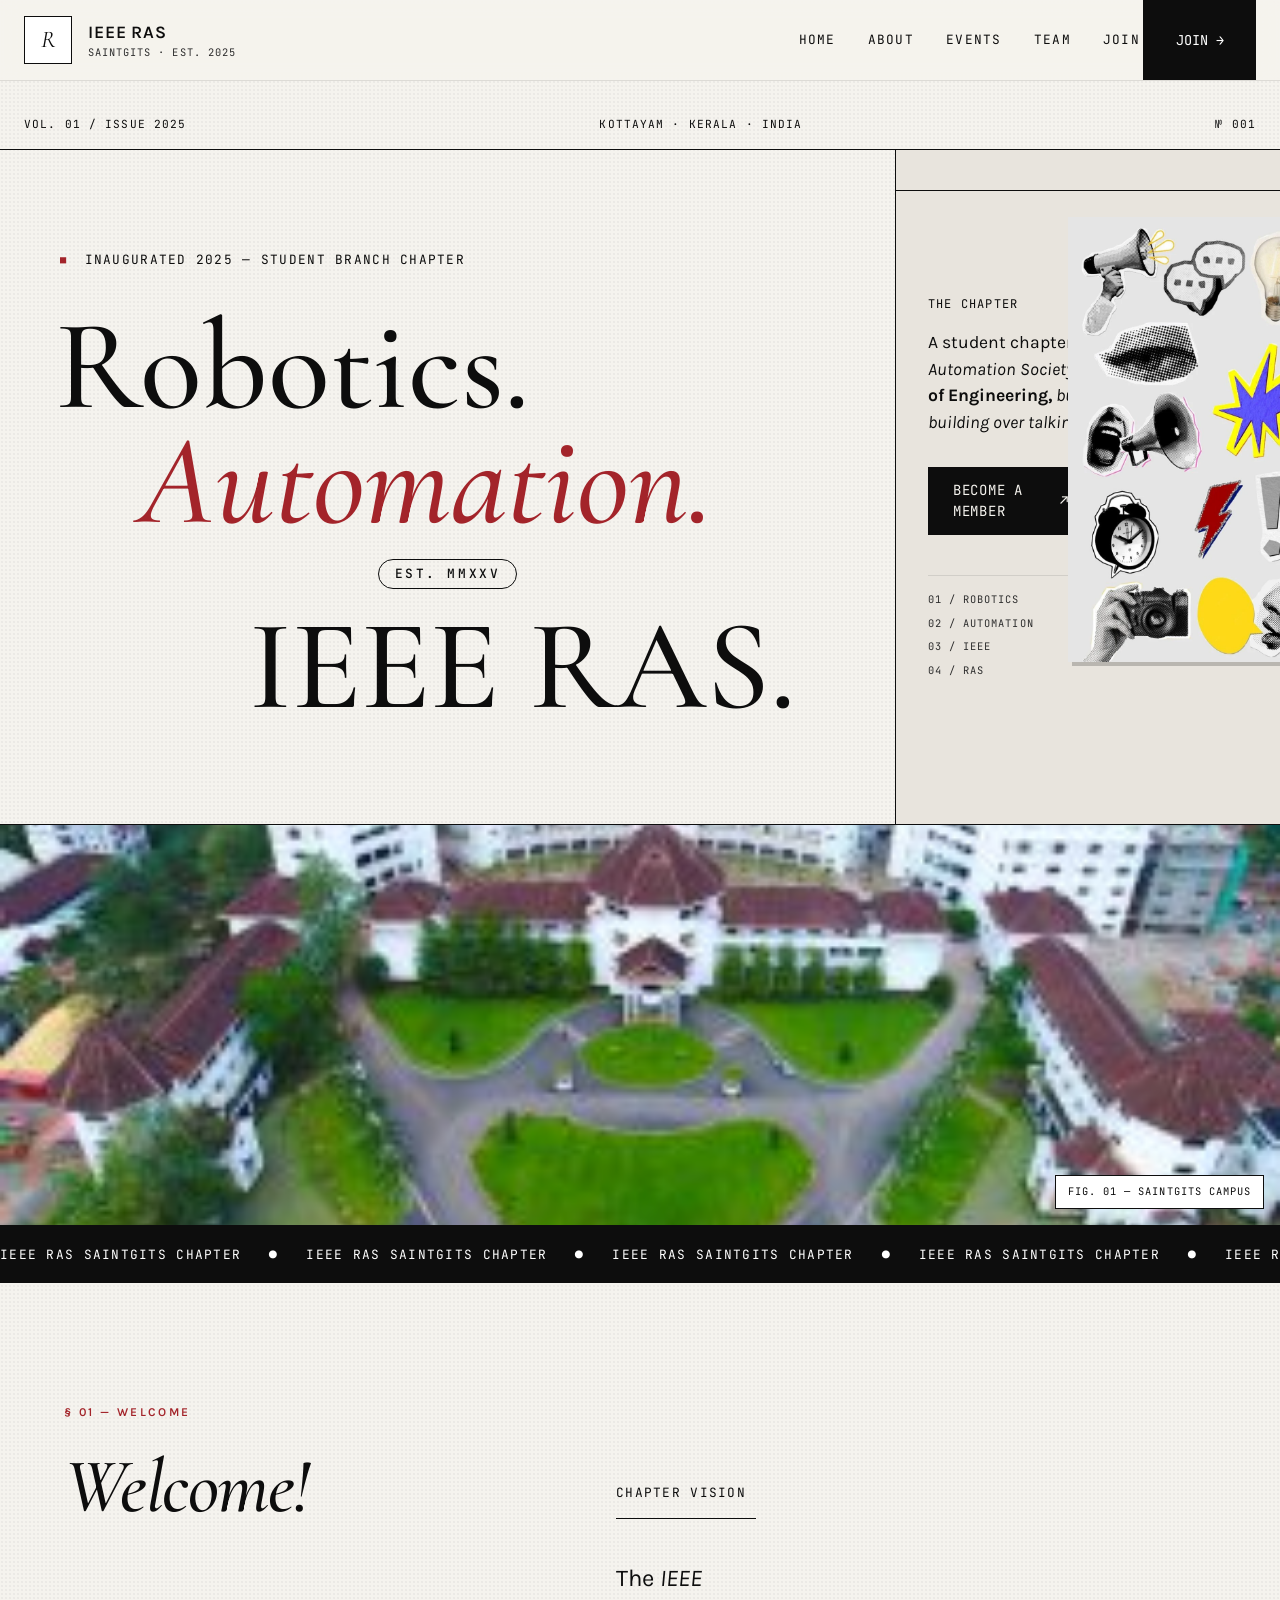
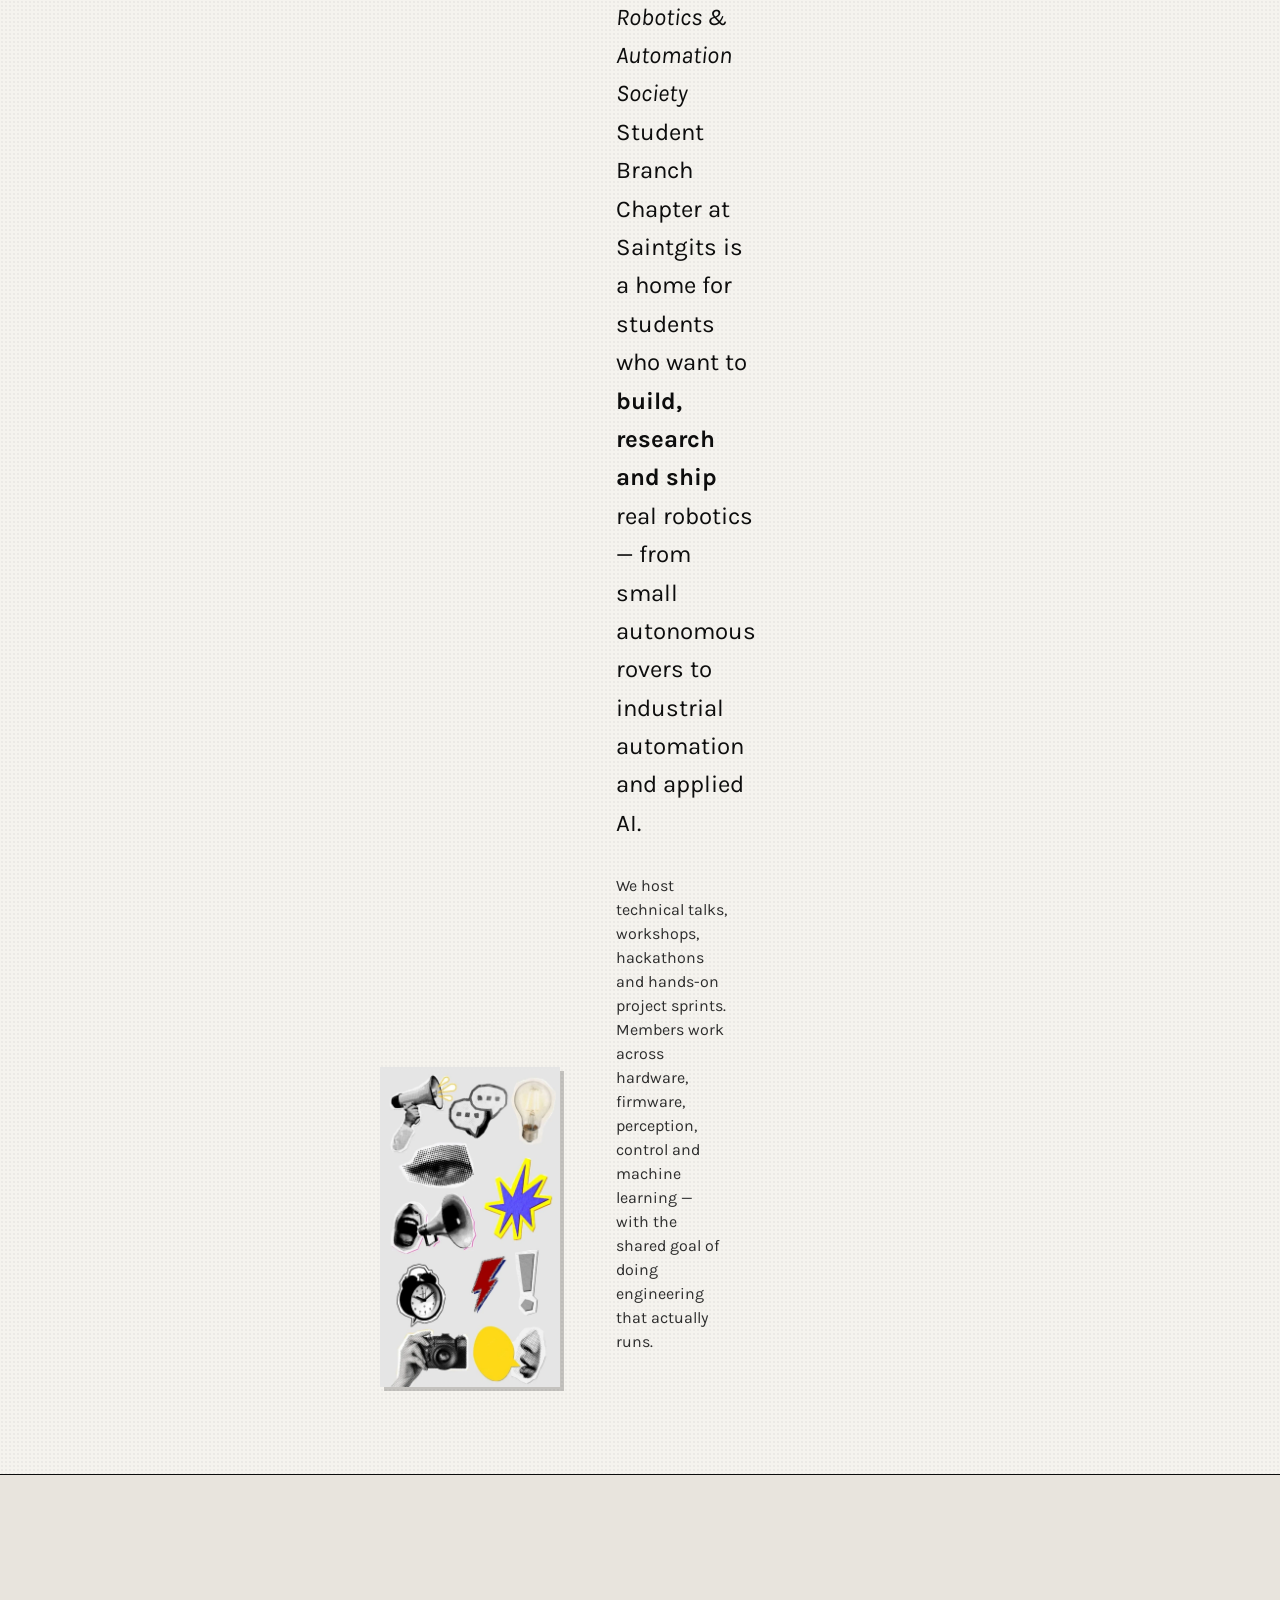
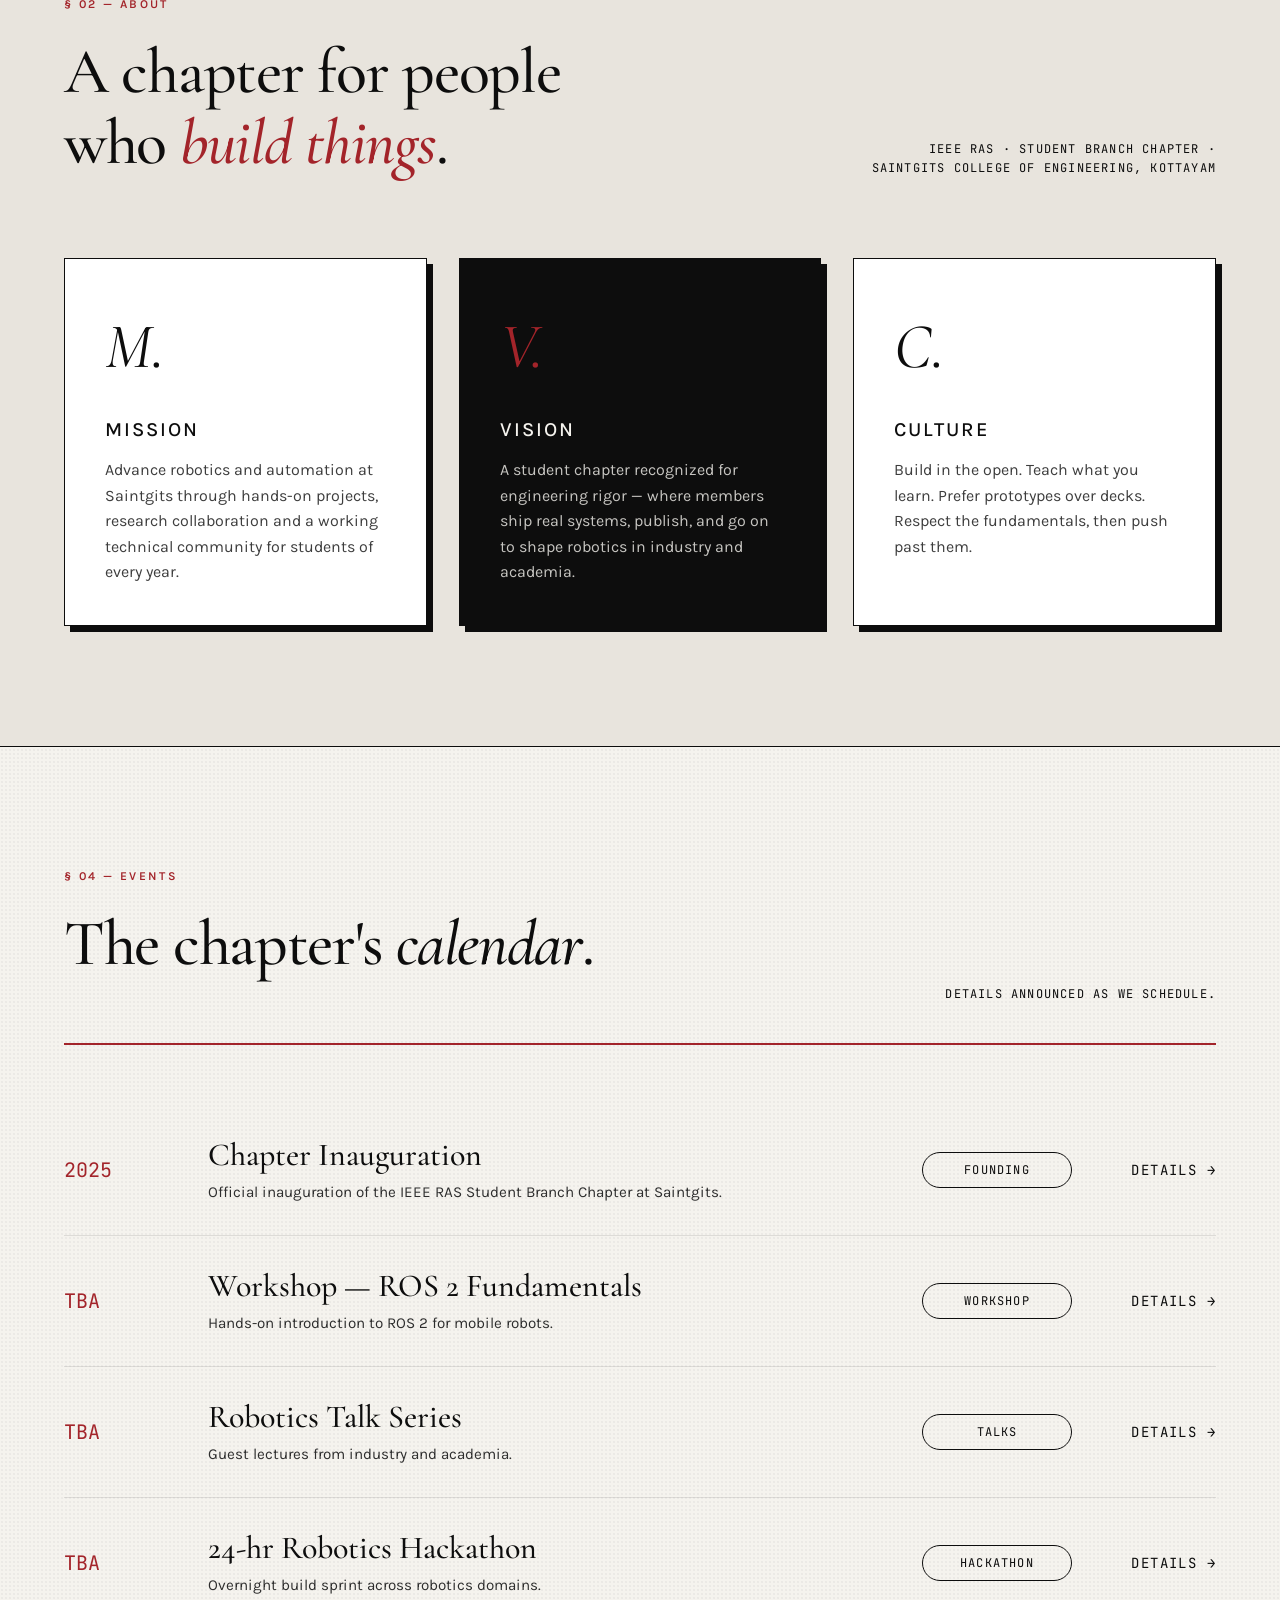
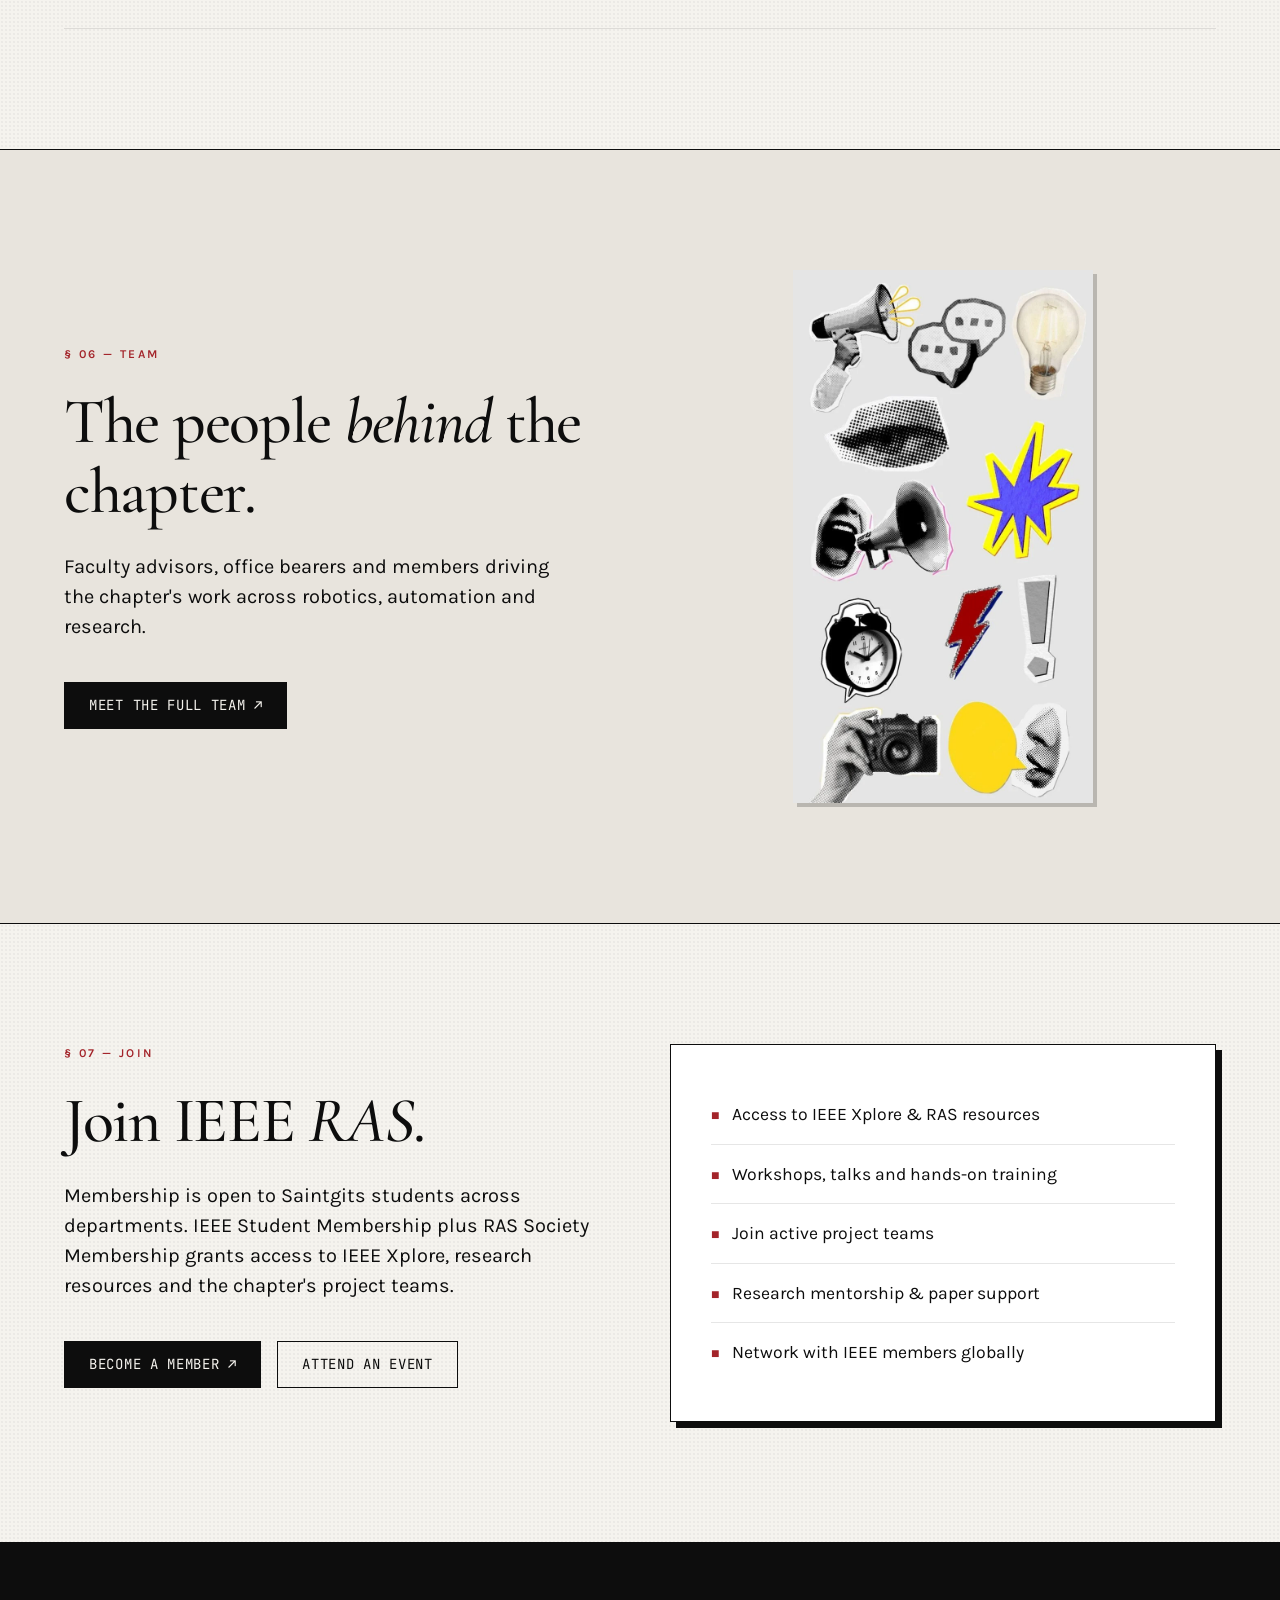
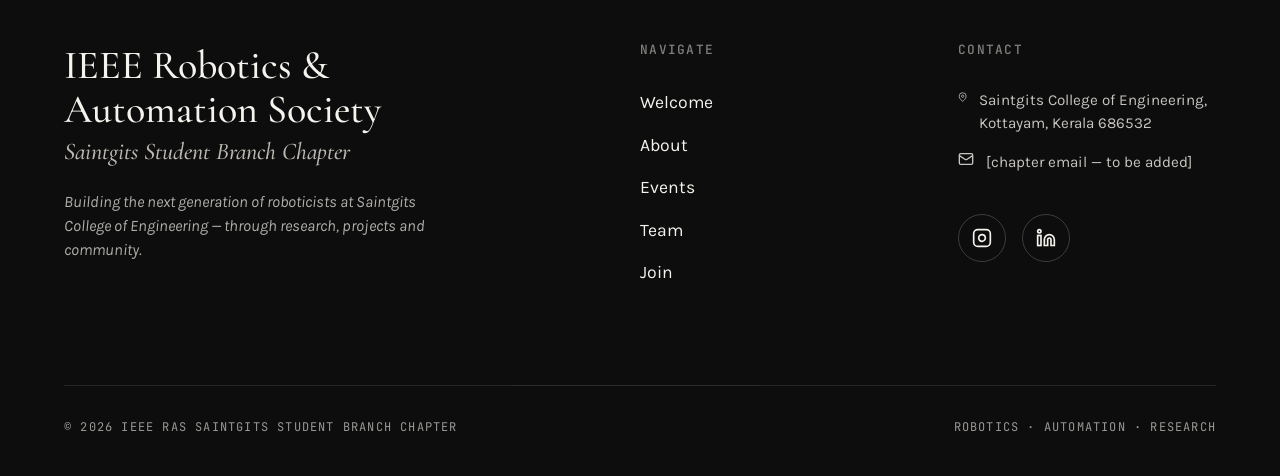
==== index.html @ c9882773 "Initial commit for RAS website with fixes" ====
<!DOCTYPE html>
<html lang="en">
<head>
  <meta charset="UTF-8" />
  <meta name="viewport" content="width=device-width, initial-scale=1.0" />
  <title>IEEE RAS Saintgits — Robotics & Automation Student Branch Chapter</title>
  <meta name="description" content="IEEE Robotics & Automation Society Student Branch Chapter at Saintgits College of Engineering. Inaugurated 2025. Robotics, automation, research, and technical culture." />
  <link rel="preconnect" href="https://fonts.googleapis.com" />
  <link rel="preconnect" href="https://fonts.gstatic.com" crossorigin />
  <link href="https://fonts.googleapis.com/css2?family=Cormorant+Garamond:ital,wght@0,400;0,500;0,600;0,700;1,400;1,500&family=Karla:wght@300;400;500;600;700&family=JetBrains+Mono:wght@400;500&display=swap" rel="stylesheet" />
  <link rel="stylesheet" href="styles.css" />
</head>
<body>

  <!-- ═══════════════ HEADER / NAV ═══════════════ -->
  <header class="header" id="header">
    <div class="header-inner">
      <a href="/" class="logo-group">
        <div class="logo-icon">R</div>
        <div class="logo-text">
          <span class="logo-title">IEEE RAS</span>
          <span class="logo-sub">SAINTGITS · EST. 2025</span>
        </div>
      </a>
      <nav class="nav-links" id="nav-links">
        <a href="/" class="nav-link">HOME</a>
        <a href="#about" class="nav-link">ABOUT</a>
        <a href="#events" class="nav-link">EVENTS</a>
        <a href="team.html" class="nav-link">TEAM</a>
        <a href="#join" class="nav-link">JOIN</a>
      </nav>
      <button class="hamburger" id="hamburger" aria-label="Toggle menu">
        <span></span><span></span><span></span>
      </button>
    </div>
    <a href="#join" class="join-btn-header">JOIN →</a>
  </header>

  <!-- Mobile Nav Overlay -->
  <div class="mobile-nav-overlay" id="mobile-nav-overlay">
    <nav class="mobile-nav-links">
      <a href="/" class="mobile-nav-link">HOME</a>
      <a href="#about" class="mobile-nav-link">ABOUT</a>
      <a href="#events" class="mobile-nav-link">EVENTS</a>
      <a href="team.html" class="mobile-nav-link">TEAM</a>
      <a href="#join" class="mobile-nav-link">JOIN</a>
    </nav>
  </div>

  <!-- ═══════════════ HERO ═══════════════ -->
  <section class="hero" id="home">
    <!-- Top metadata ribbon -->
    <div class="hero-meta">
      <span class="meta-left">VOL. 01 / ISSUE 2025</span>
      <span class="meta-center">KOTTAYAM · KERALA · INDIA</span>
      <span class="meta-right">№ 001</span>
    </div>

    <div class="hero-grid">
      <!-- Left column: big type -->
      <div class="hero-left">
        <p class="hero-tagline">
          <span class="red-square">■</span> INAUGURATED 2025 — STUDENT BRANCH CHAPTER
        </p>
        <h1 class="hero-heading">
          <span class="hero-line-1">Robotics.</span>
          <span class="hero-line-2"><em>Automation.</em></span>
          <span class="hero-est">EST. MMXXV</span>
          <span class="hero-line-3">IEEE RAS.</span>
        </h1>
      </div>

      <!-- Right column: description + CTA -->
      <div class="hero-right">
        <div class="hero-right-inner">
          <div class="hero-right-line"></div>
          <!-- Decorative sticker (light bulb + abstract shapes) -->
          <div class="hero-sticker">
            <img src="assets/collage.webp" alt="Decorative collage" class="hero-collage-img" />
          </div>
          <p class="hero-label">THE CHAPTER</p>
          <p class="hero-desc">
            A student chapter of the <em>IEEE Robotics & Automation Society</em> at <strong>Saintgits College of Engineering,</strong> <em>built for people who prefer building over talking about building.</em>
          </p>
          <div class="hero-cta-row">
            <a href="#join" class="btn-primary">BECOME A MEMBER <span class="arrow">↗</span></a>
            <a href="team.html" class="btn-outline">MEET THE TEAM</a>
          </div>
          <!-- Side index -->
          <div class="hero-side-index">
            <span>01 / ROBOTICS</span>
            <span>02 / AUTOMATION</span>
            <span>03 / IEEE</span>
            <span>04 / RAS</span>
          </div>
        </div>
      </div>
    </div>

    <!-- Campus image -->
    <div class="hero-campus-wrap">
      <img src="assets/campus.jpg" alt="Saintgits Campus" class="hero-campus-img" />
      <span class="campus-caption">FIG. 01 — SAINTGITS CAMPUS</span>
    </div>
  </section>

  <!-- ═══════════════ MARQUEE ═══════════════ -->
  <div class="marquee-bar">
    <div class="marquee-track">
      <span class="marquee-text">IEEE RAS SAINTGITS CHAPTER &nbsp; ● &nbsp; IEEE RAS SAINTGITS CHAPTER &nbsp; ● &nbsp; IEEE RAS SAINTGITS CHAPTER &nbsp; ● &nbsp; IEEE RAS SAINTGITS CHAPTER &nbsp; ● &nbsp; IEEE RAS SAINTGITS CHAPTER &nbsp; ● &nbsp; IEEE RAS SAINTGITS CHAPTER &nbsp; ● &nbsp;</span>
      <span class="marquee-text">IEEE RAS SAINTGITS CHAPTER &nbsp; ● &nbsp; IEEE RAS SAINTGITS CHAPTER &nbsp; ● &nbsp; IEEE RAS SAINTGITS CHAPTER &nbsp; ● &nbsp; IEEE RAS SAINTGITS CHAPTER &nbsp; ● &nbsp; IEEE RAS SAINTGITS CHAPTER &nbsp; ● &nbsp; IEEE RAS SAINTGITS CHAPTER &nbsp; ● &nbsp;</span>
    </div>
  </div>

  <!-- ═══════════════ § 01 — WELCOME ═══════════════ -->
  <section class="section-welcome" id="welcome">
    <div class="container grid-12">
      <div class="welcome-left col-span-left">
        <p class="section-label">§ 01 — WELCOME</p>
        <h2 class="section-heading welcome-heading"><em>Welcome!</em></h2>
        <!-- Decorative megaphone image -->
        <div class="welcome-deco">
          <img src="assets/collage.webp" alt="Decorative" class="welcome-deco-img" />
        </div>
      </div>
      <div class="welcome-right col-span-right">
        <p class="welcome-label">CHAPTER VISION</p>
        <div class="welcome-divider"></div>
        <p class="welcome-text">
          The <em>IEEE Robotics & Automation Society</em> Student Branch Chapter at Saintgits is a home for students who want to <strong>build, research and ship</strong> real robotics — from small autonomous rovers to industrial automation and applied AI.
        </p>
        <p class="welcome-sub">
          We host technical talks, workshops, hackathons and hands-on project sprints.<br/>
          Members work across hardware, firmware, perception, control and machine learning — with the shared goal of doing engineering that actually runs.
        </p>
      </div>
    </div>
  </section>

  <!-- ═══════════════ § 02 — ABOUT ═══════════════ -->
  <section class="section-about" id="about">
    <div class="container">
      <div class="about-header">
        <div>
          <p class="section-label">§ 02 — ABOUT</p>
          <h2 class="section-heading about-heading">A chapter for people who <em class="text-red">build things</em>.</h2>
        </div>
        <p class="about-meta">IEEE RAS · STUDENT BRANCH CHAPTER ·<br/>SAINTGITS COLLEGE OF ENGINEERING, KOTTAYAM</p>
      </div>

      <div class="about-cards">
        <div class="about-card">
          <span class="about-card-letter">M.</span>
          <h3 class="about-card-title">MISSION</h3>
          <p class="about-card-text">Advance robotics and automation at Saintgits through hands-on projects, research collaboration and a working technical community for students of every year.</p>
        </div>
        <div class="about-card about-card-mid">
          <span class="about-card-letter">V.</span>
          <h3 class="about-card-title">VISION</h3>
          <p class="about-card-text">A student chapter recognized for engineering rigor — where members ship real systems, publish, and go on to shape robotics in industry and academia.</p>
        </div>
        <div class="about-card">
          <span class="about-card-letter">C.</span>
          <h3 class="about-card-title">CULTURE</h3>
          <p class="about-card-text">Build in the open. Teach what you learn. Prefer prototypes over decks. Respect the fundamentals, then push past them.</p>
        </div>
      </div>
    </div>
  </section>

  <!-- ═══════════════ § 04 — EVENTS ═══════════════ -->
  <section class="section-events" id="events">
    <div class="container">
      <div class="events-header">
        <div>
          <p class="section-label">§ 04 — EVENTS</p>
          <h2 class="section-heading events-heading">The chapter's <em>calendar</em>.</h2>
        </div>
        <p class="events-meta">DETAILS ANNOUNCED AS WE SCHEDULE.</p>
      </div>

      <div class="events-divider-red"></div>

      <!-- Event rows -->
      <div class="event-row">
        <span class="event-year">2025</span>
        <div class="event-info">
          <h3 class="event-title">Chapter Inauguration</h3>
          <p class="event-desc">Official inauguration of the IEEE RAS Student Branch Chapter at Saintgits.</p>
        </div>
        <span class="event-type">FOUNDING</span>
        <a href="#" class="event-link">DETAILS →</a>
      </div>

      <div class="event-divider"></div>

      <div class="event-row">
        <span class="event-year">TBA</span>
        <div class="event-info">
          <h3 class="event-title">Workshop — ROS 2 Fundamentals</h3>
          <p class="event-desc">Hands-on introduction to ROS 2 for mobile robots.</p>
        </div>
        <span class="event-type">WORKSHOP</span>
        <a href="#" class="event-link">DETAILS →</a>
      </div>

      <div class="event-divider"></div>

      <div class="event-row">
        <span class="event-year">TBA</span>
        <div class="event-info">
          <h3 class="event-title">Robotics Talk Series</h3>
          <p class="event-desc">Guest lectures from industry and academia.</p>
        </div>
        <span class="event-type">TALKS</span>
        <a href="#" class="event-link">DETAILS →</a>
      </div>

      <div class="event-divider"></div>

      <div class="event-row">
        <span class="event-year">TBA</span>
        <div class="event-info">
          <h3 class="event-title">24-hr Robotics Hackathon</h3>
          <p class="event-desc">Overnight build sprint across robotics domains.</p>
        </div>
        <span class="event-type">HACKATHON</span>
        <a href="#" class="event-link">DETAILS →</a>
      </div>

      <div class="event-divider"></div>
    </div>
  </section>

  <!-- ═══════════════ § 06 — TEAM ═══════════════ -->
  <section class="section-team" id="team-preview">
    <div class="container">
      <div class="team-content">
        <div class="team-left">
          <p class="section-label">§ 06 — TEAM</p>
          <h2 class="section-heading team-heading">The people <em>behind</em> the chapter.</h2>
          <p class="team-desc">Faculty advisors, office bearers and members driving the chapter's work across robotics, automation and research.</p>
          <a href="team.html" class="btn-primary">MEET THE FULL TEAM <span class="arrow">↗</span></a>
        </div>
        <div class="team-right">
          <img src="assets/collage.webp" alt="Decorative collage" class="team-collage" />
        </div>
      </div>
    </div>
  </section>

  <!-- ═══════════════ § 07 — JOIN ═══════════════ -->
  <section class="section-join" id="join">
    <div class="container">
      <div class="join-grid">
        <div class="join-left">
          <p class="section-label">§ 07 — JOIN</p>
          <h2 class="section-heading join-heading">Join IEEE <em>RAS</em>.</h2>
          <p class="join-text">Membership is open to Saintgits students across departments. IEEE Student Membership plus RAS Society Membership grants access to IEEE Xplore, research resources and the chapter's project teams.</p>
          <div class="join-cta-row">
            <a href="https://www.ieee.org/membership/join/index.html" target="_blank" class="btn-primary">BECOME A MEMBER <span class="arrow">↗</span></a>
            <a href="#events" class="btn-outline">ATTEND AN EVENT</a>
          </div>
        </div>
        <div class="join-right">
          <div class="join-benefits-card">
            <ul class="join-benefits-list">
              <li><span class="red-dot">■</span> Access to IEEE Xplore & RAS resources</li>
              <li><span class="red-dot">■</span> Workshops, talks and hands-on training</li>
              <li><span class="red-dot">■</span> Join active project teams</li>
              <li><span class="red-dot">■</span> Research mentorship & paper support</li>
              <li><span class="red-dot">■</span> Network with IEEE members globally</li>
            </ul>
          </div>
        </div>
      </div>
    </div>
  </section>

  <!-- ═══════════════ FOOTER ═══════════════ -->
  <footer class="footer">
    <div class="container">
      <div class="footer-grid">
        <div class="footer-brand">
          <h2 class="footer-title">IEEE Robotics &<br/>Automation Society</h2>
          <h3 class="footer-subtitle"><em>Saintgits Student Branch Chapter</em></h3>
          <p class="footer-tagline"><em>Building the next generation of roboticists at Saintgits College of Engineering — through research, projects and community.</em></p>
        </div>
        <div class="footer-nav">
          <h4 class="footer-nav-heading">NAVIGATE</h4>
          <a href="#welcome" class="footer-link">Welcome</a>
          <a href="#about" class="footer-link">About</a>
          <a href="#events" class="footer-link">Events</a>
          <a href="team.html" class="footer-link">Team</a>
          <a href="#join" class="footer-link">Join</a>
        </div>
        <div class="footer-contact">
          <h4 class="footer-nav-heading">CONTACT</h4>
          <p class="footer-contact-item">
            <svg width="16" height="16" viewBox="0 0 24 24" fill="none" stroke="currentColor" stroke-width="2"><path d="M21 10c0 7-9 13-9 13s-9-6-9-13a9 9 0 0 1 18 0z"/><circle cx="12" cy="10" r="3"/></svg>
            Saintgits College of Engineering, Kottayam, Kerala 686532
          </p>
          <p class="footer-contact-item">
            <svg width="16" height="16" viewBox="0 0 24 24" fill="none" stroke="currentColor" stroke-width="2"><rect width="20" height="16" x="2" y="4" rx="2"/><path d="m22 7-8.97 5.7a1.94 1.94 0 0 1-2.06 0L2 7"/></svg>
            [chapter email — to be added]
          </p>
          <div class="footer-socials">
            <a href="#" class="social-icon" aria-label="Instagram">
              <svg width="20" height="20" viewBox="0 0 24 24" fill="none" stroke="currentColor" stroke-width="2"><rect width="20" height="20" x="2" y="2" rx="5" ry="5"/><path d="M16 11.37A4 4 0 1 1 12.63 8 4 4 0 0 1 16 11.37z"/><line x1="17.5" x2="17.51" y1="6.5" y2="6.5"/></svg>
            </a>
            <a href="#" class="social-icon" aria-label="LinkedIn">
              <svg width="20" height="20" viewBox="0 0 24 24" fill="none" stroke="currentColor" stroke-width="2"><path d="M16 8a6 6 0 0 1 6 6v7h-4v-7a2 2 0 0 0-2-2 2 2 0 0 0-2 2v7h-4v-7a6 6 0 0 1 6-6z"/><rect width="4" height="12" x="2" y="9"/><circle cx="4" cy="4" r="2"/></svg>
            </a>
          </div>
        </div>
      </div>
      <div class="footer-bottom">
        <span>© 2026 IEEE RAS SAINTGITS STUDENT BRANCH CHAPTER</span>
        <span>ROBOTICS · AUTOMATION · RESEARCH</span>
      </div>
    </div>
  </footer>

  <script>
    // Hamburger toggle
    const hamburger = document.getElementById('hamburger');
    const overlay = document.getElementById('mobile-nav-overlay');
    hamburger.addEventListener('click', () => {
      hamburger.classList.toggle('active');
      overlay.classList.toggle('open');
    });
    // Close on link click
    document.querySelectorAll('.mobile-nav-link').forEach(link => {
      link.addEventListener('click', () => {
        hamburger.classList.remove('active');
        overlay.classList.remove('open');
      });
    });
  </script>
</body>
</html>
---- styles.css ----
/* ═══════════════ GLOBAL VARIABLES ═══════════════ */
:root {
  --color-paper: #f5f3ee;
  --color-paper-warm: #e8e4dd;
  --color-ink: #0d0d0d;
  --color-ink-soft: #2d2d2d;
  --color-red: #a3242a;
  
  --font-display: "Cormorant Garamond", serif;
  --font-sans: "Karla", sans-serif;
  --font-mono: "JetBrains Mono", monospace;
  
  --shadow-newspaper: 6px 6px 0 0 var(--color-ink);
  --shadow-newspaper-sm: 4px 4px 0 0 var(--color-ink);
  
  --transition: all 0.3s cubic-bezier(0.4, 0, 0.2, 1);
}

/* ═══════════════ RESET & BASE ═══════════════ */
*, *::before, *::after {
  box-sizing: border-box;
  margin: 0;
  padding: 0;
}

html {
  scroll-behavior: smooth;
}

body {
  font-family: var(--font-sans);
  background-color: var(--color-paper);
  color: var(--color-ink);
  line-height: 1.5;
  background-image: radial-gradient(rgba(13, 13, 13, 0.04) 1px, transparent 1px);
  background-size: 4px 4px;
  overflow-x: hidden;
  -webkit-font-smoothing: antialiased;
}

::selection {
  background: var(--color-ink);
  color: var(--color-paper);
}

a {
  text-decoration: none;
  color: inherit;
}

h1, h2, h3, h4, h5, h6 {
  font-family: var(--font-display);
  font-weight: 500;
  line-height: 1.1;
}

em {
  font-style: italic;
}

.text-red {
  color: var(--color-red);
}

.red-square {
  color: var(--color-red);
  margin-right: 8px;
  font-size: 0.8em;
}

.red-dot {
  color: var(--color-red);
  margin-right: 8px;
  font-size: 0.8em;
}

/* ═══════════════ LAYOUT & UTILS ═══════════════ */
.container {
  max-width: 1200px;
  margin: 0 auto;
  padding: 0 24px;
}

.grid-12 {
  display: grid;
  grid-template-columns: repeat(12, 1fr);
  gap: 24px;
}

.section-label {
  font-family: var(--font-sans);
  text-transform: uppercase;
  letter-spacing: 0.2em;
  font-size: 0.75rem;
  font-weight: 600;
  color: var(--color-red);
  margin-bottom: 24px;
}

.section-heading {
  font-size: 4rem;
  letter-spacing: -0.02em;
  margin-bottom: 24px;
}

/* BUTTONS */
.btn-primary {
  display: inline-flex;
  align-items: center;
  justify-content: center;
  background-color: var(--color-ink);
  color: var(--color-paper);
  padding: 12px 24px;
  font-family: var(--font-mono);
  font-size: 0.875rem;
  text-transform: uppercase;
  letter-spacing: 0.05em;
  border: 1px solid var(--color-ink);
  transition: var(--transition);
  cursor: pointer;
}
.btn-primary:hover {
  background-color: transparent;
  color: var(--color-ink);
}
.btn-primary .arrow {
  margin-left: 8px;
  transition: transform 0.3s;
}
.btn-primary:hover .arrow {
  transform: translate(4px, -4px);
}

.btn-outline {
  display: inline-flex;
  align-items: center;
  justify-content: center;
  background-color: transparent;
  color: var(--color-ink);
  padding: 12px 24px;
  font-family: var(--font-mono);
  font-size: 0.875rem;
  text-transform: uppercase;
  letter-spacing: 0.05em;
  border: 1px solid var(--color-ink);
  transition: var(--transition);
  cursor: pointer;
}
.btn-outline:hover {
  background-color: var(--color-ink);
  color: var(--color-paper);
}

/* ═══════════════ HEADER ═══════════════ */
.header {
  position: fixed;
  top: 0;
  left: 0;
  width: 100%;
  z-index: 100;
  border-bottom: 1px solid rgba(13,13,13,0.1);
  background-color: rgba(245, 243, 238, 0.9);
  backdrop-filter: blur(8px);
}
.header-inner {
  display: flex;
  justify-content: space-between;
  align-items: center;
  padding: 16px 24px;
  max-width: 1400px;
  margin: 0 auto;
}
.logo-group {
  display: flex;
  align-items: center;
  gap: 16px;
}
.logo-icon {
  width: 48px;
  height: 48px;
  border: 1px solid var(--color-ink);
  display: flex;
  align-items: center;
  justify-content: center;
  font-family: var(--font-display);
  font-size: 1.5rem;
  font-style: italic;
  background: #fff;
}
.logo-text {
  display: flex;
  flex-direction: column;
}
.logo-title {
  font-weight: 600;
  font-size: 1.1rem;
  letter-spacing: 0.05em;
}
.logo-sub {
  font-family: var(--font-mono);
  font-size: 0.65rem;
  color: var(--color-ink-soft);
  letter-spacing: 0.1em;
}

.nav-links {
  display: none;
}
@media (min-width: 768px) {
  .nav-links {
    display: flex;
    gap: 32px;
  }
}
.nav-link {
  font-family: var(--font-mono);
  font-size: 0.8rem;
  letter-spacing: 0.1em;
  text-transform: uppercase;
  transition: color 0.3s;
}
.nav-link:hover {
  color: var(--color-red);
}

.join-btn-header {
  display: none;
}
@media (min-width: 768px) {
  .join-btn-header {
    display: block;
    position: absolute;
    right: 24px;
    top: 50%;
    transform: translateY(-50%);
    background: var(--color-ink);
    color: #fff;
    padding: 16px 32px;
    font-family: var(--font-mono);
    font-size: 0.85rem;
    height: 100%;
    display: flex;
    align-items: center;
    border-left: 1px solid var(--color-ink);
    transition: var(--transition);
  }
  .join-btn-header:hover {
    background: var(--color-red);
  }
  .header-inner {
    padding-right: 140px;
  }
}

.hamburger {
  display: flex;
  flex-direction: column;
  gap: 6px;
  background: none;
  border: none;
  cursor: pointer;
  z-index: 200;
}
@media (min-width: 768px) {
  .hamburger {
    display: none;
  }
}
.hamburger span {
  display: block;
  width: 28px;
  height: 2px;
  background-color: var(--color-ink);
  transition: 0.3s;
}

.mobile-nav-overlay {
  position: fixed;
  inset: 0;
  background: var(--color-paper);
  z-index: 150;
  display: flex;
  align-items: center;
  justify-content: center;
  opacity: 0;
  pointer-events: none;
  transition: opacity 0.3s;
}
.mobile-nav-overlay.open {
  opacity: 1;
  pointer-events: auto;
}
.mobile-nav-links {
  display: flex;
  flex-direction: column;
  align-items: center;
  gap: 32px;
}
.mobile-nav-link {
  font-family: var(--font-display);
  font-size: 2.5rem;
  text-transform: uppercase;
}

/* ═══════════════ HERO ═══════════════ */
.hero {
  padding-top: 100px;
  border-bottom: 1px solid var(--color-ink);
  overflow: hidden;
}
.hero-meta {
  display: flex;
  justify-content: space-between;
  padding: 16px 24px;
  border-bottom: 1px solid var(--color-ink);
  font-family: var(--font-mono);
  font-size: 0.7rem;
  text-transform: uppercase;
  letter-spacing: 0.1em;
}
@media (max-width: 768px) {
  .meta-center, .meta-right { display: none; }
}

.hero-grid {
  display: grid;
  grid-template-columns: 1fr;
}
@media (min-width: 1024px) {
  .hero-grid {
    grid-template-columns: 70% 30%;
  }
}

.hero-left {
  padding: 60px 24px;
  border-bottom: 1px solid var(--color-ink);
}
@media (min-width: 1024px) {
  .hero-left {
    border-bottom: none;
    border-right: 1px solid var(--color-ink);
    padding: 100px 60px;
  }
}
.hero-tagline {
  font-family: var(--font-mono);
  font-size: 0.8rem;
  letter-spacing: 0.1em;
  margin-bottom: 40px;
}
.hero-heading {
  font-size: clamp(4rem, 10vw, 9rem);
  line-height: 0.9;
  display: flex;
  flex-direction: column;
}
.hero-line-1 { margin-left: -5px; }
.hero-line-2 { 
  margin-left: 10%; 
  color: var(--color-red);
}
.hero-est {
  font-family: var(--font-mono);
  font-size: 0.8rem;
  letter-spacing: 0.2em;
  align-self: center;
  margin: 20px 0;
  padding: 8px 16px;
  border: 1px solid var(--color-ink);
  border-radius: 40px;
}
.hero-line-3 { text-align: right; margin-right: 5%; }

.hero-right {
  position: relative;
  background: var(--color-paper-warm);
}
.hero-right-inner {
  padding: 40px 32px;
  height: 100%;
  display: flex;
  flex-direction: column;
  justify-content: center;
}
.hero-right-line {
  position: absolute;
  top: 40px;
  left: 0;
  width: 100%;
  height: 1px;
  background: var(--color-ink);
}
.hero-sticker {
  position: absolute;
  top: 10%;
  right: -10%;
  width: 250px;
  height: auto;
  z-index: 10;
  pointer-events: none;
  animation: wobble 6s ease-in-out infinite;
}
.hero-collage-img {
  width: 100%;
  height: auto;
  object-fit: contain;
  filter: drop-shadow(4px 4px 0px rgba(0,0,0,0.2));
}
.hero-label {
  font-family: var(--font-mono);
  font-size: 0.75rem;
  letter-spacing: 0.1em;
  margin-bottom: 16px;
}
.hero-desc {
  font-size: 1.1rem;
  margin-bottom: 32px;
}
.hero-cta-row {
  display: flex;
  flex-direction: column;
  gap: 16px;
  margin-bottom: 40px;
}
@media (min-width: 640px) {
  .hero-cta-row {
    flex-direction: row;
  }
}
.hero-side-index {
  display: flex;
  flex-direction: column;
  gap: 8px;
  font-family: var(--font-mono);
  font-size: 0.65rem;
  letter-spacing: 0.1em;
  color: var(--color-ink-soft);
  border-top: 1px solid rgba(13,13,13,0.1);
  padding-top: 16px;
}

.hero-campus-wrap {
  position: relative;
  border-top: 1px solid var(--color-ink);
}
.hero-campus-img {
  width: 100%;
  height: 400px;
  object-fit: cover;
  display: block;
}
.campus-caption {
  position: absolute;
  bottom: 16px;
  right: 16px;
  background: #fff;
  padding: 8px 12px;
  font-family: var(--font-mono);
  font-size: 0.65rem;
  letter-spacing: 0.1em;
  border: 1px solid var(--color-ink);
}

/* MARQUEE */
.marquee-bar {
  background: var(--color-ink);
  color: #fff;
  padding: 16px 0;
  overflow: hidden;
  white-space: nowrap;
  border-bottom: 1px solid var(--color-ink);
}
.marquee-track {
  display: inline-block;
  animation: marquee 30s linear infinite;
}
.marquee-text {
  font-family: var(--font-mono);
  font-size: 0.8rem;
  letter-spacing: 0.1em;
}
@keyframes marquee {
  0% { transform: translateX(0); }
  100% { transform: translateX(-50%); }
}

@keyframes slow-spin {
  0% { transform: rotate(0deg); }
  100% { transform: rotate(360deg); }
}

/* ═══════════════ SECTION WELCOME ═══════════════ */
.section-welcome {
  padding: 120px 0;
  border-bottom: 1px solid var(--color-ink);
}
.welcome-left {
  grid-column: span 12;
  position: relative;
}
@media (min-width: 768px) {
  .welcome-left { grid-column: span 5; }
}
.welcome-heading {
  font-size: clamp(3rem, 6vw, 6rem);
}
.welcome-deco {
  position: absolute;
  bottom: -40px;
  right: -60px;
  width: 180px;
  height: auto;
  z-index: 10;
  pointer-events: none;
  animation: wobble 8s ease-in-out infinite reverse;
}
.welcome-deco-img {
  width: 100%;
  height: auto;
  object-fit: contain;
  filter: drop-shadow(4px 4px 0px rgba(0,0,0,0.2));
}

.welcome-right {
  grid-column: span 12;
  padding-top: 40px;
}
@media (min-width: 768px) {
  .welcome-right { 
    grid-column: span 6;
    grid-column-start: 7; 
    padding-top: 80px;
  }
}
.welcome-label {
  font-family: var(--font-mono);
  font-size: 0.8rem;
  letter-spacing: 0.1em;
  margin-bottom: 16px;
}
.welcome-divider {
  width: 100%;
  height: 1px;
  background: var(--color-ink);
  margin-bottom: 40px;
}
.welcome-text {
  font-size: 1.5rem;
  line-height: 1.6;
  margin-bottom: 32px;
}
.welcome-sub {
  font-size: 1rem;
  color: var(--color-ink-soft);
  max-width: 80%;
}

/* ═══════════════ SECTION ABOUT ═══════════════ */
.section-about {
  padding: 120px 0;
  background: var(--color-paper-warm);
  border-bottom: 1px solid var(--color-ink);
}
.about-header {
  display: flex;
  flex-direction: column;
  gap: 32px;
  margin-bottom: 80px;
}
@media (min-width: 768px) {
  .about-header {
    flex-direction: row;
    justify-content: space-between;
    align-items: flex-end;
  }
}
.about-heading {
  max-width: 600px;
  margin-bottom: 0;
}
.about-meta {
  font-family: var(--font-mono);
  font-size: 0.75rem;
  letter-spacing: 0.1em;
  text-align: right;
  line-height: 1.6;
}

.about-cards {
  display: grid;
  grid-template-columns: 1fr;
  gap: 32px;
}
@media (min-width: 1024px) {
  .about-cards {
    grid-template-columns: repeat(3, 1fr);
  }
}
.about-card {
  background: #fff;
  border: 1px solid var(--color-ink);
  padding: 40px;
  box-shadow: var(--shadow-newspaper);
  transition: transform 0.3s;
}
.about-card:hover {
  transform: translate(-4px, -4px);
  box-shadow: 10px 10px 0 0 var(--color-ink);
}
.about-card-mid {
  background: var(--color-ink);
  color: var(--color-paper);
}
.about-card-letter {
  display: block;
  font-family: var(--font-display);
  font-size: 4rem;
  font-style: italic;
  margin-bottom: 24px;
}
.about-card-mid .about-card-letter { color: var(--color-red); }
.about-card-title {
  font-family: var(--font-sans);
  font-size: 1.25rem;
  text-transform: uppercase;
  letter-spacing: 0.1em;
  margin-bottom: 16px;
}
.about-card-text {
  font-size: 1rem;
  line-height: 1.6;
  opacity: 0.8;
}

/* ═══════════════ SECTION EVENTS ═══════════════ */
.section-events {
  padding: 120px 0;
  border-bottom: 1px solid var(--color-ink);
}
.events-header {
  display: flex;
  justify-content: space-between;
  align-items: flex-end;
  margin-bottom: 40px;
}
.events-meta {
  font-family: var(--font-mono);
  font-size: 0.75rem;
  letter-spacing: 0.1em;
}
.events-divider-red {
  width: 100%;
  height: 2px;
  background: var(--color-red);
  margin-bottom: 60px;
}

.event-row {
  display: grid;
  grid-template-columns: 100px 1fr;
  gap: 24px;
  align-items: center;
  padding: 32px 0;
  transition: var(--transition);
}
@media (min-width: 768px) {
  .event-row {
    grid-template-columns: 120px 1fr 150px 120px;
  }
}
.event-row:hover {
  background: rgba(0,0,0,0.02);
  padding-left: 16px;
  padding-right: 16px;
}
.event-year {
  font-family: var(--font-mono);
  font-size: 1.25rem;
  color: var(--color-red);
}
.event-title {
  font-family: var(--font-display);
  font-size: 2rem;
  margin-bottom: 8px;
}
.event-desc {
  color: var(--color-ink-soft);
  font-size: 0.95rem;
}
.event-type {
  font-family: var(--font-mono);
  font-size: 0.75rem;
  letter-spacing: 0.1em;
  padding: 8px 16px;
  border: 1px solid var(--color-ink);
  border-radius: 40px;
  text-align: center;
  display: none;
}
@media (min-width: 768px) { .event-type { display: block; } }

.event-link {
  font-family: var(--font-mono);
  font-size: 0.875rem;
  text-transform: uppercase;
  letter-spacing: 0.1em;
  text-align: right;
  display: none;
}
@media (min-width: 768px) { .event-link { display: block; } }
.event-row:hover .event-link {
  color: var(--color-red);
}

.event-divider {
  width: 100%;
  height: 1px;
  background: rgba(13,13,13,0.1);
}

/* ═══════════════ SECTION TEAM (PREVIEW) ═══════════════ */
.section-team {
  padding: 120px 0;
  background: var(--color-paper-warm);
  border-bottom: 1px solid var(--color-ink);
}
.team-content {
  display: grid;
  grid-template-columns: 1fr;
  gap: 60px;
  align-items: center;
}
@media (min-width: 1024px) {
  .team-content { grid-template-columns: 1fr 1fr; }
}
.team-desc {
  font-size: 1.25rem;
  margin-bottom: 40px;
  max-width: 500px;
}
.team-right {
  display: flex;
  justify-content: center;
}
.team-collage {
  max-width: 100%;
  width: 300px;
  height: auto;
  object-fit: contain;
  filter: drop-shadow(4px 4px 0px rgba(0,0,0,0.2));
  animation: wobble 7s ease-in-out infinite;
}

/* ═══════════════ SECTION JOIN ═══════════════ */
.section-join {
  padding: 120px 0;
  border-bottom: 1px solid var(--color-ink);
}
.join-grid {
  display: grid;
  grid-template-columns: 1fr;
  gap: 60px;
}
@media (min-width: 1024px) {
  .join-grid { grid-template-columns: 1fr 1fr; }
}
.join-text {
  font-size: 1.25rem;
  margin-bottom: 40px;
}
.join-cta-row {
  display: flex;
  gap: 16px;
  flex-wrap: wrap;
}
.join-benefits-card {
  background: #fff;
  border: 1px solid var(--color-ink);
  padding: 40px;
  box-shadow: var(--shadow-newspaper);
}
.join-benefits-list {
  list-style: none;
}
.join-benefits-list li {
  padding: 16px 0;
  border-bottom: 1px solid rgba(13,13,13,0.1);
  font-size: 1.1rem;
}
.join-benefits-list li:last-child {
  border-bottom: none;
}

/* ═══════════════ FOOTER ═══════════════ */
.footer {
  background: var(--color-ink);
  color: var(--color-paper);
  padding: 100px 0 40px;
}
.footer-grid {
  display: grid;
  grid-template-columns: 1fr;
  gap: 60px;
  margin-bottom: 100px;
}
@media (min-width: 768px) {
  .footer-grid { grid-template-columns: 2fr 1fr 1fr; }
}
.footer-title {
  font-size: 2.5rem;
  margin-bottom: 8px;
}
.footer-subtitle {
  font-size: 1.5rem;
  color: var(--color-paper-warm);
  opacity: 0.8;
  margin-bottom: 24px;
}
.footer-tagline {
  max-width: 400px;
  opacity: 0.7;
}
.footer-nav {
  display: flex;
  flex-direction: column;
  gap: 16px;
}
.footer-nav-heading {
  font-family: var(--font-mono);
  font-size: 0.8rem;
  letter-spacing: 0.1em;
  color: rgba(245, 243, 238, 0.5);
  margin-bottom: 16px;
}
.footer-link {
  font-size: 1.1rem;
  transition: color 0.3s;
}
.footer-link:hover {
  color: var(--color-red);
}
.footer-contact {
  display: flex;
  flex-direction: column;
  gap: 16px;
}
.footer-contact-item {
  display: flex;
  align-items: flex-start;
  gap: 12px;
  font-size: 0.95rem;
  opacity: 0.8;
}
.footer-socials {
  display: flex;
  gap: 16px;
  margin-top: 24px;
}
.social-icon {
  width: 48px;
  height: 48px;
  border: 1px solid rgba(245, 243, 238, 0.2);
  display: flex;
  align-items: center;
  justify-content: center;
  border-radius: 50%;
  transition: var(--transition);
}
.social-icon:hover {
  background: var(--color-paper);
  color: var(--color-ink);
}
.footer-bottom {
  display: flex;
  flex-direction: column;
  gap: 16px;
  border-top: 1px solid rgba(245, 243, 238, 0.2);
  padding-top: 32px;
  font-family: var(--font-mono);
  font-size: 0.75rem;
  letter-spacing: 0.1em;
  opacity: 0.6;
}
@media (min-width: 768px) {
  .footer-bottom {
    flex-direction: row;
    justify-content: space-between;
  }
}

/* ═══════════════ TEAM PAGE SPECIFIC ═══════════════ */
.team-hero {
  padding-top: 160px;
  padding-bottom: 80px;
  border-bottom: 1px solid var(--color-ink);
}
.team-hero-heading {
  font-size: clamp(4rem, 8vw, 7rem);
  line-height: 1;
  max-width: 800px;
  margin-bottom: 40px;
}
.team-hero-desc {
  font-family: var(--font-display);
  font-size: 1.5rem;
  max-width: 400px;
  margin-left: auto;
  border-top: 1px solid var(--color-ink);
  padding-top: 24px;
}

.team-section {
  padding: 80px 0;
  border-bottom: 1px solid rgba(13,13,13,0.1);
}
.team-section-header {
  margin-bottom: 60px;
}

.team-grid {
  display: grid;
  grid-template-columns: 1fr;
  gap: 40px 24px;
}
@media (min-width: 640px) {
  .team-grid { grid-template-columns: repeat(2, 1fr); }
}
@media (min-width: 1024px) {
  .team-grid { grid-template-columns: repeat(3, 1fr); }
}

.team-member-card {
  display: flex;
  flex-direction: column;
}
.team-member-photo-wrap {
  aspect-ratio: 4 / 5;
  background: #fff;
  border: 1px solid var(--color-ink);
  box-shadow: var(--shadow-newspaper);
  margin-bottom: 24px;
  overflow: hidden;
  position: relative;
  transition: transform 0.3s;
}
.team-member-card:hover .team-member-photo-wrap {
  transform: translate(-4px, -4px);
  box-shadow: 8px 8px 0 0 var(--color-ink);
}
.team-member-photo {
  width: 100%;
  height: 100%;
  object-fit: cover;
  object-position: top;
  filter: grayscale(100%);
  transition: filter 0.5s;
}
.team-member-card:hover .team-member-photo {
  filter: grayscale(0%);
}
.team-member-role-tag {
  position: absolute;
  top: 16px;
  left: 16px;
  background: var(--color-ink);
  color: var(--color-paper);
  font-family: var(--font-mono);
  font-size: 0.65rem;
  text-transform: uppercase;
  letter-spacing: 0.1em;
  padding: 6px 12px;
}
.team-member-info {
  display: flex;
  flex-direction: column;
  gap: 8px;
}
.team-member-name {
  font-family: var(--font-display);
  font-size: 2rem;
  line-height: 1.1;
}
.team-member-title {
  font-family: var(--font-mono);
  font-size: 0.75rem;
  color: var(--color-ink-soft);
  text-transform: uppercase;
  letter-spacing: 0.1em;
}

.join-us-banner {
  background: var(--color-ink);
  color: var(--color-paper);
  padding: 120px 0;
  text-align: center;
}
.join-us-banner .section-label {
  color: rgba(245, 243, 238, 0.5);
  display: inline-block;
  border-bottom: 1px solid rgba(245, 243, 238, 0.2);
  padding-bottom: 16px;
  margin-bottom: 40px;
}
.join-us-heading {
  font-size: clamp(3rem, 6vw, 5rem);
  margin-bottom: 24px;
}
.join-us-heading em {
  color: var(--color-red);
}
.join-us-text {
  font-size: 1.25rem;
  opacity: 0.8;
  max-width: 600px;
  margin: 0 auto 40px;
}
.btn-white {
  background: var(--color-paper);
  color: var(--color-ink);
  border: 1px solid var(--color-paper);
}
.btn-white:hover {
  background: transparent;
  color: var(--color-paper);
}
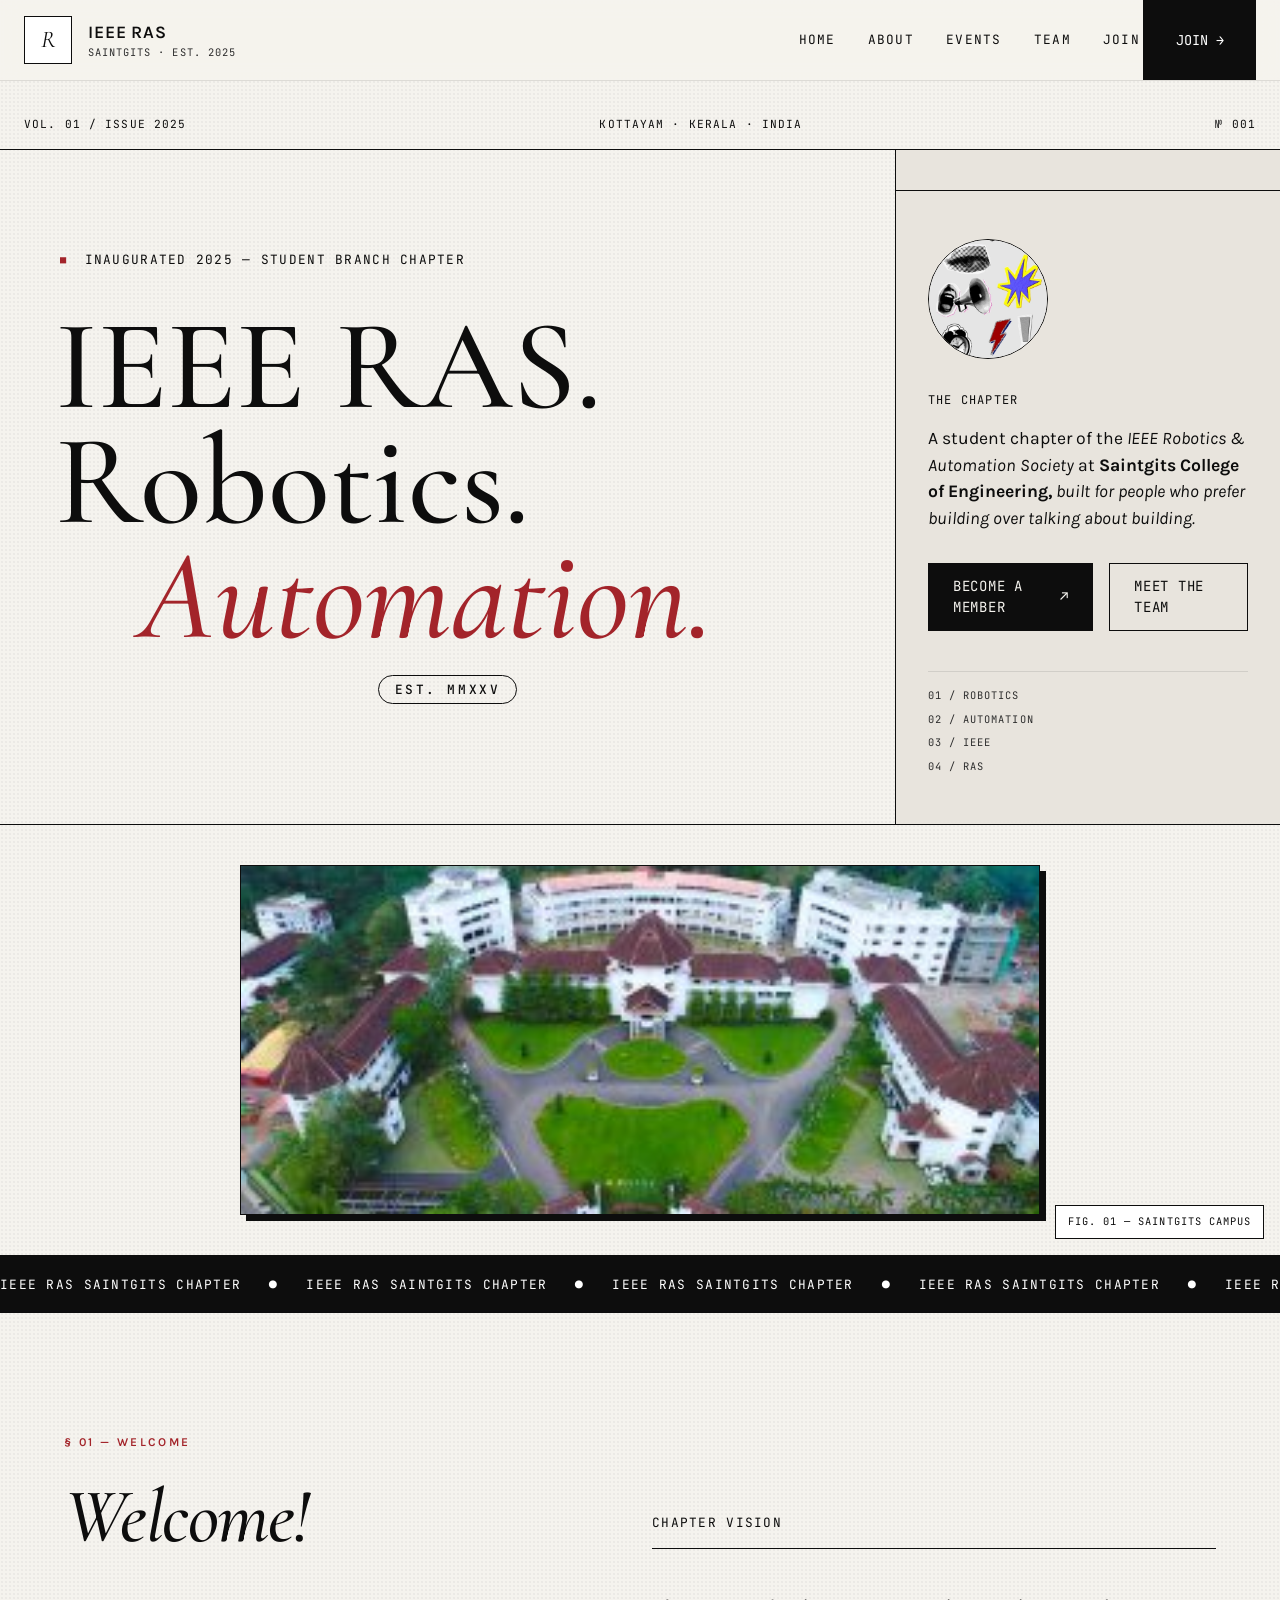
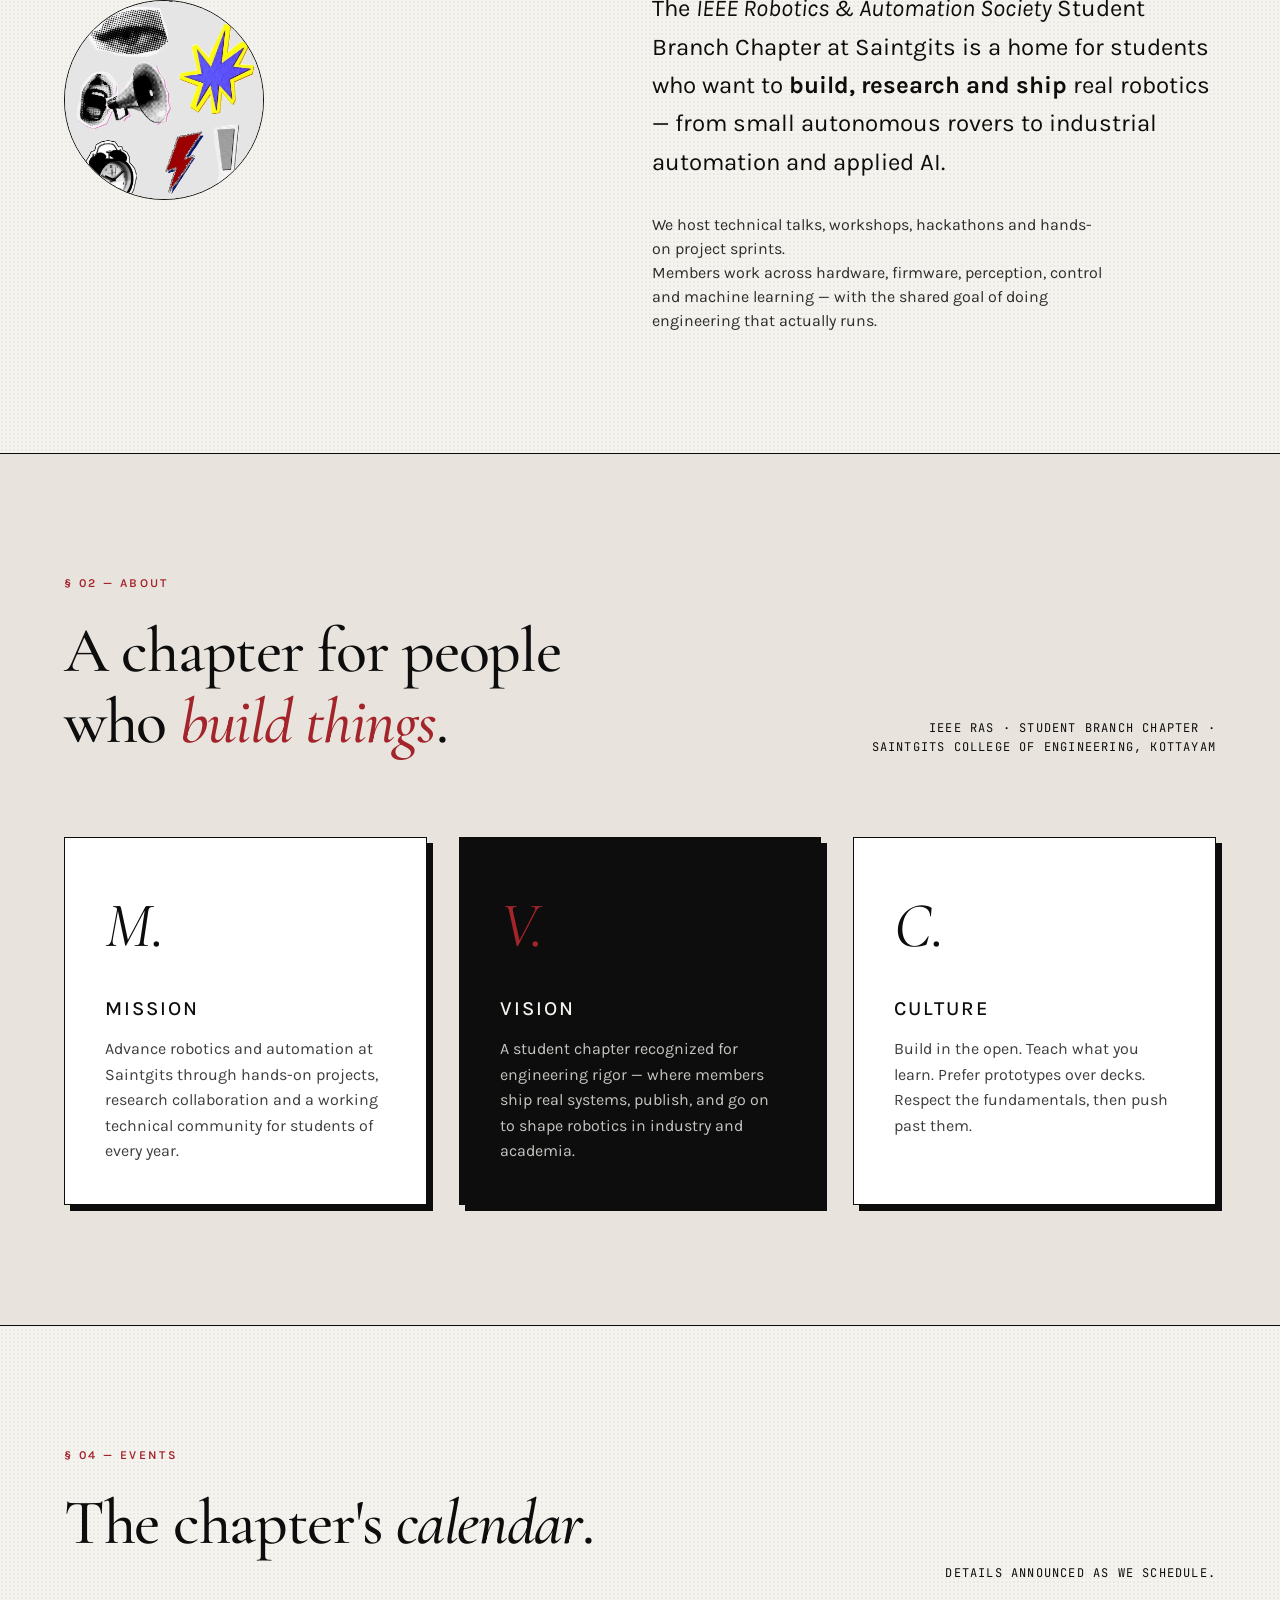
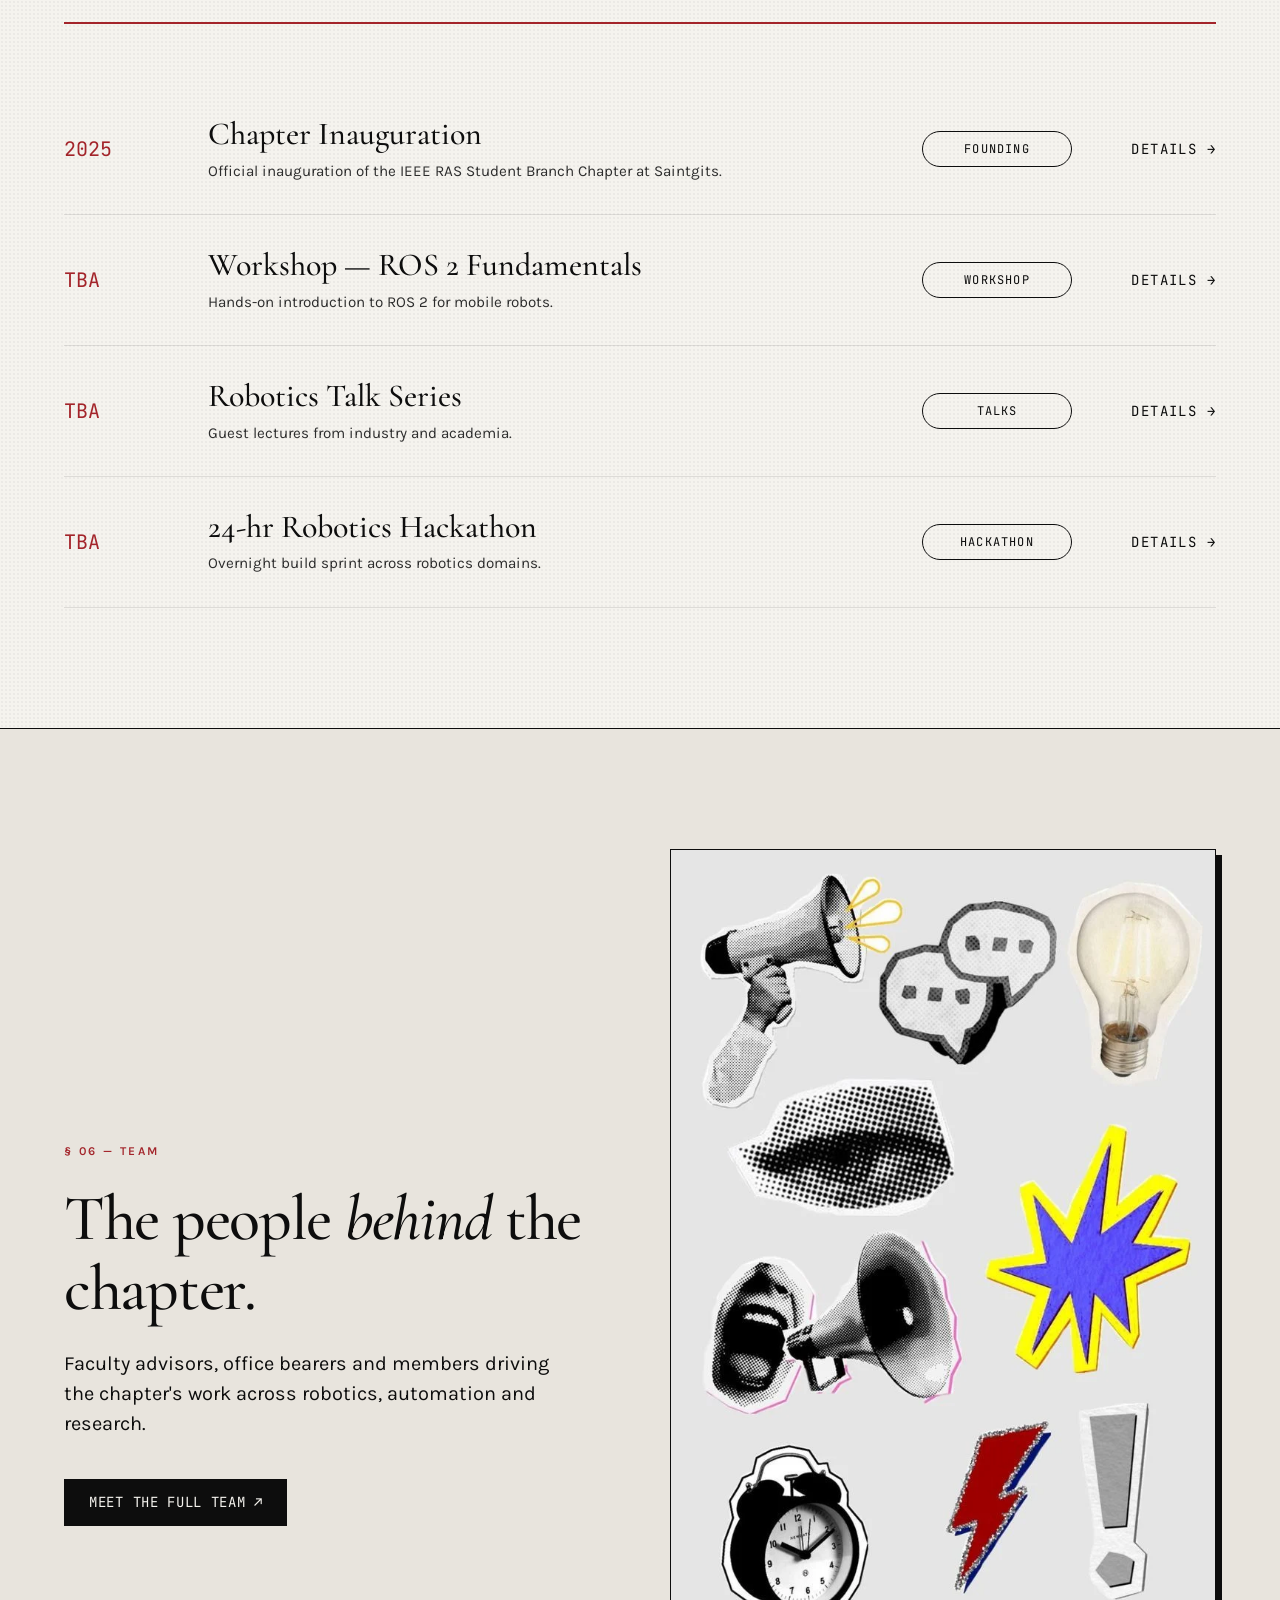
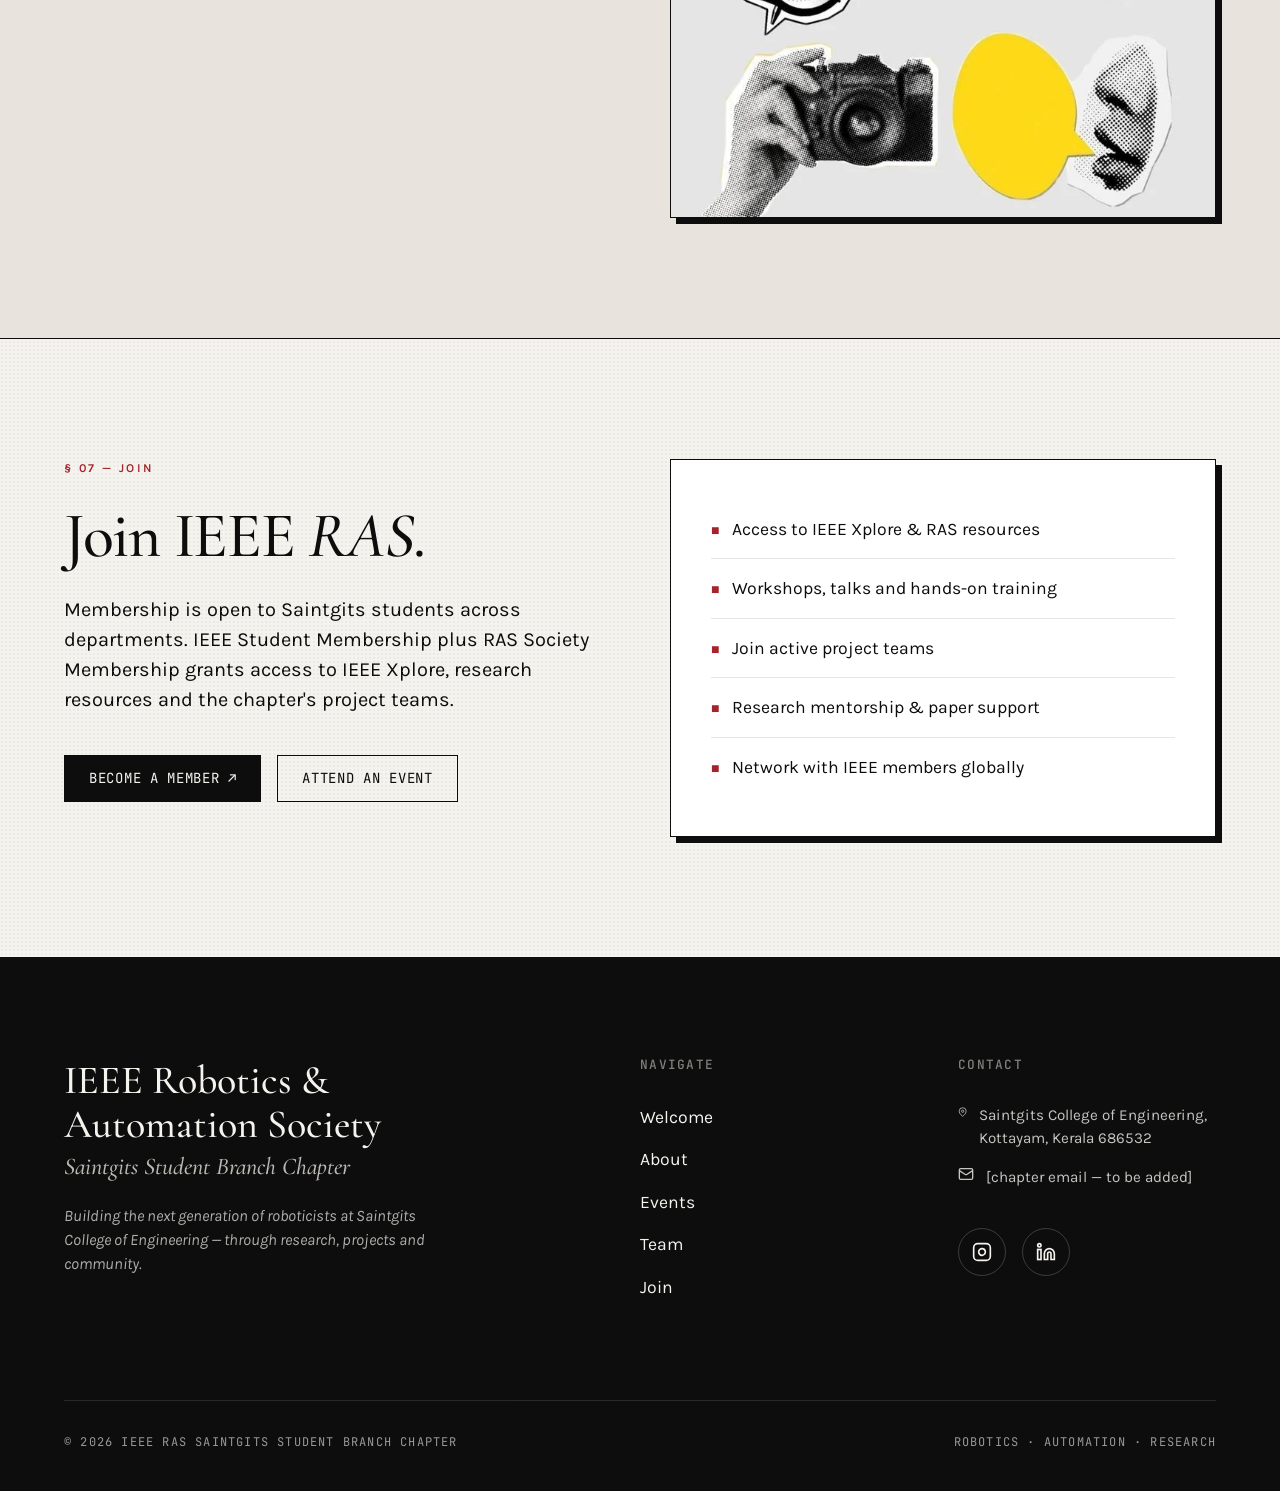
==== commit 3a362ce9: "Revert collage images to circles, fix hero layout and welcome grid" ====
--- a/index.html
+++ b/index.html
@@ -63,10 +63,10 @@
           <span class="red-square">■</span> INAUGURATED 2025 — STUDENT BRANCH CHAPTER
         </p>
         <h1 class="hero-heading">
+          <span class="hero-line-3" style="text-align: left; margin-right: 0; margin-left: -5px;">IEEE RAS.</span>
           <span class="hero-line-1">Robotics.</span>
           <span class="hero-line-2"><em>Automation.</em></span>
           <span class="hero-est">EST. MMXXV</span>
-          <span class="hero-line-3">IEEE RAS.</span>
         </h1>
       </div>
 
--- a/styles.css
+++ b/styles.css
@@ -392,20 +392,20 @@
   background: var(--color-ink);
 }
 .hero-sticker {
-  position: absolute;
-  top: 10%;
-  right: -10%;
-  width: 250px;
-  height: auto;
-  z-index: 10;
-  pointer-events: none;
-  animation: wobble 6s ease-in-out infinite;
+  width: 120px;
+  height: 120px;
+  background: #fff;
+  border: 1px solid var(--color-ink);
+  border-radius: 50%;
+  overflow: hidden;
+  margin-bottom: 32px;
+  margin-top: 40px;
+  animation: slow-spin 40s linear infinite;
 }
 .hero-collage-img {
   width: 100%;
-  height: auto;
-  object-fit: contain;
-  filter: drop-shadow(4px 4px 0px rgba(0,0,0,0.2));
+  height: 100%;
+  object-fit: cover;
 }
 .hero-label {
   font-family: var(--font-mono);
@@ -443,12 +443,18 @@
 .hero-campus-wrap {
   position: relative;
   border-top: 1px solid var(--color-ink);
+  padding: 40px 24px;
+  display: flex;
+  justify-content: center;
 }
 .hero-campus-img {
   width: 100%;
-  height: 400px;
+  max-width: 800px;
+  height: 350px;
   object-fit: cover;
   display: block;
+  border: 1px solid var(--color-ink);
+  box-shadow: var(--shadow-newspaper);
 }
 .campus-caption {
   position: absolute;
@@ -506,20 +512,17 @@
   font-size: clamp(3rem, 6vw, 6rem);
 }
 .welcome-deco {
-  position: absolute;
-  bottom: -40px;
-  right: -60px;
-  width: 180px;
-  height: auto;
-  z-index: 10;
-  pointer-events: none;
-  animation: wobble 8s ease-in-out infinite reverse;
+  width: 200px;
+  height: 200px;
+  border: 1px solid var(--color-ink);
+  border-radius: 50%;
+  overflow: hidden;
+  margin-top: 40px;
 }
 .welcome-deco-img {
   width: 100%;
-  height: auto;
-  object-fit: contain;
-  filter: drop-shadow(4px 4px 0px rgba(0,0,0,0.2));
+  height: 100%;
+  object-fit: cover;
 }
 
 .welcome-right {
@@ -528,8 +531,7 @@
 }
 @media (min-width: 768px) {
   .welcome-right { 
-    grid-column: span 6;
-    grid-column-start: 7; 
+    grid-column: 7 / span 6;
     padding-top: 80px;
   }
 }
@@ -745,11 +747,8 @@
 }
 .team-collage {
   max-width: 100%;
-  width: 300px;
-  height: auto;
-  object-fit: contain;
-  filter: drop-shadow(4px 4px 0px rgba(0,0,0,0.2));
-  animation: wobble 7s ease-in-out infinite;
+  border: 1px solid var(--color-ink);
+  box-shadow: var(--shadow-newspaper);
 }
 
 /* ═══════════════ SECTION JOIN ═══════════════ */
